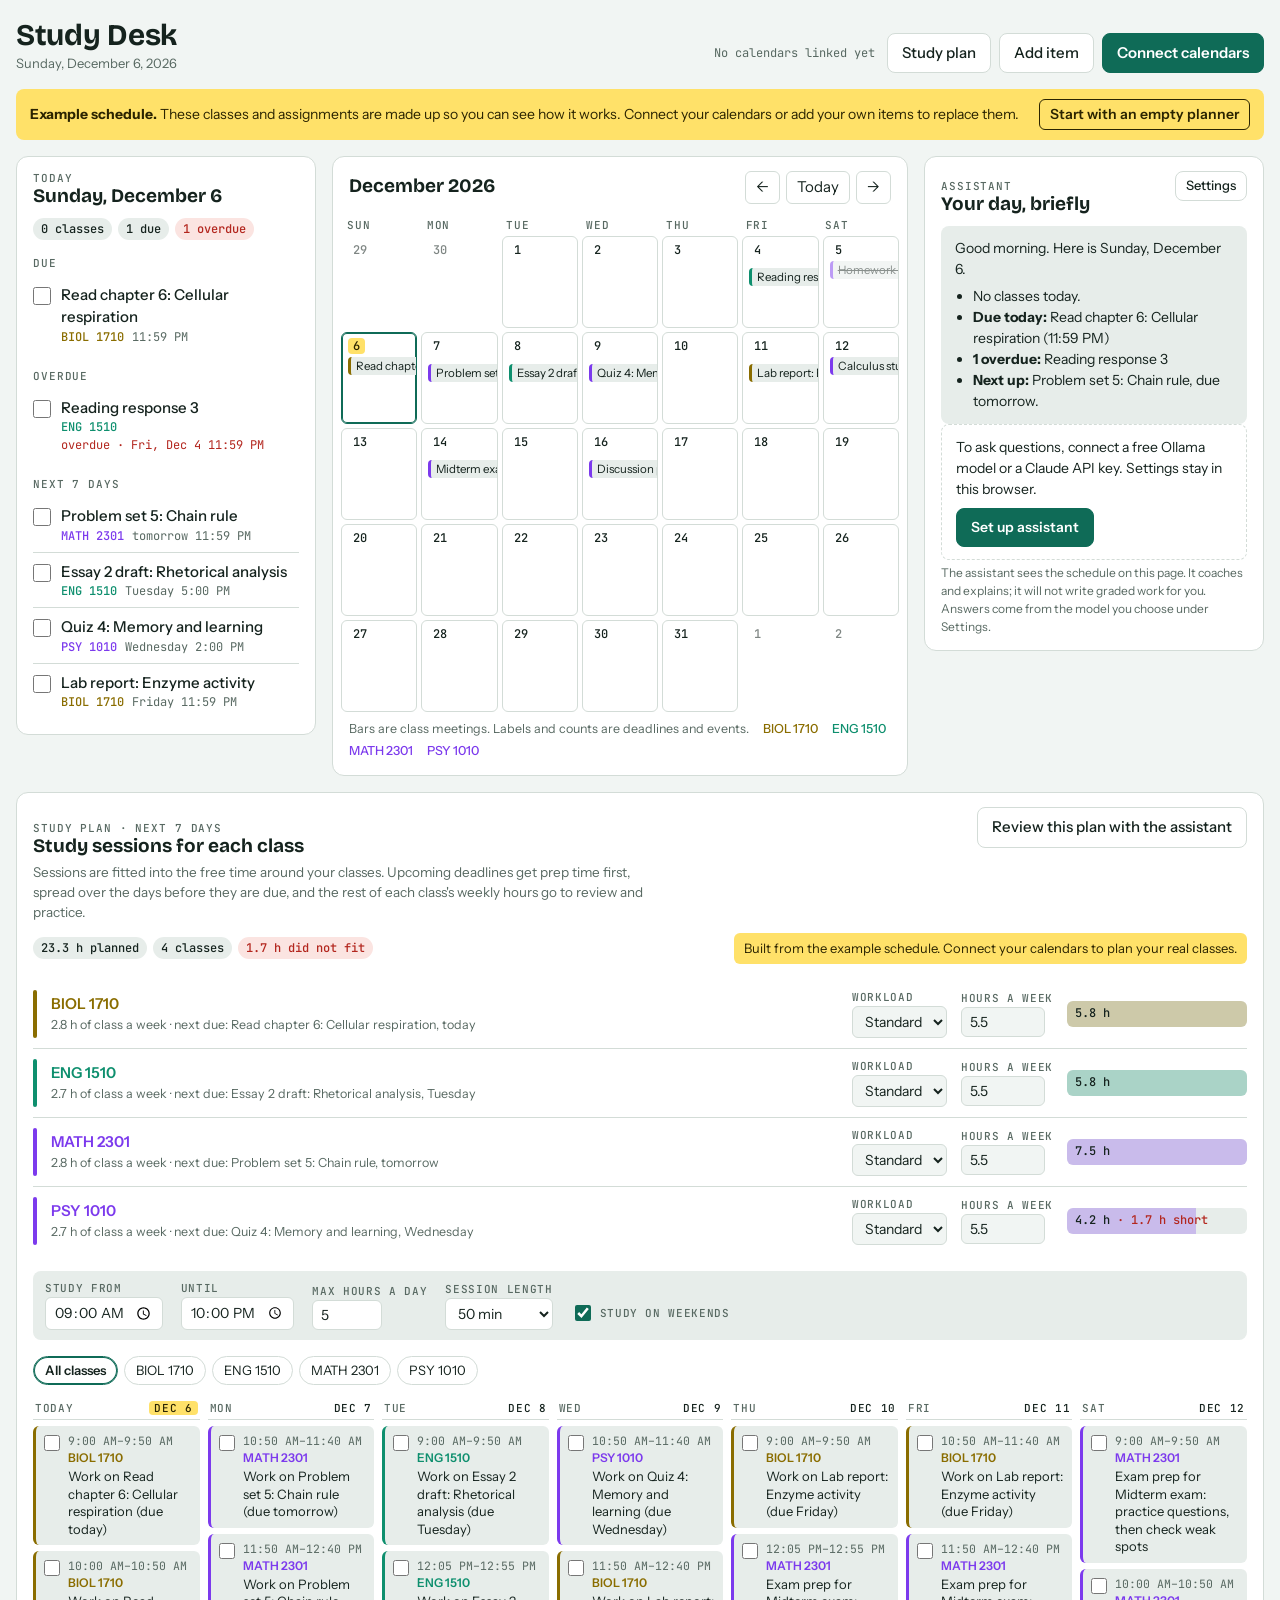
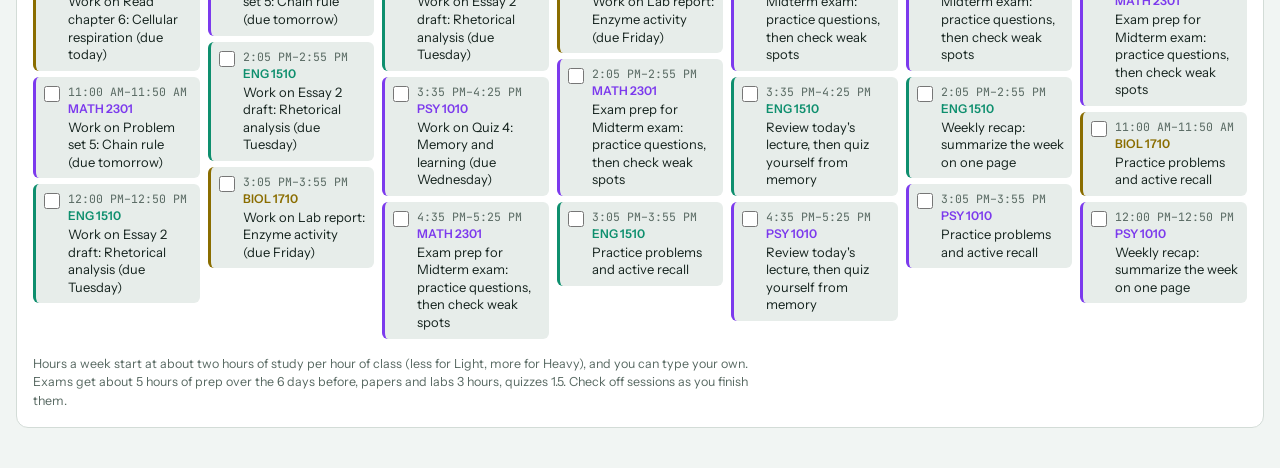
==== site/plan.html @ 1ec791da "Add study plan page and free Ollama assistant option New files only: plan.html with a per-class stud" ====
<!doctype html>
<html lang="en">
<head>
<meta charset="utf-8">
<meta name="viewport" content="width=device-width,initial-scale=1">
<meta name="description" content="A study planner that pulls class times and due dates from Canvas, Microsoft 365 and Google Classroom, builds a study plan for each class, and includes an AI study assistant.">
<meta name="robots" content="noindex">
<title>Study Desk</title>
<link rel="preconnect" href="https://fonts.googleapis.com">
<link rel="stylesheet" href="https://fonts.googleapis.com/css2?family=Bricolage+Grotesque:opsz,wght@12..96,500;12..96,700&family=Instrument+Sans:wght@400;500;600&family=JetBrains+Mono:wght@400;500&display=swap">
<link rel="stylesheet" href="styles.css">
<link rel="stylesheet" href="plan.css">
</head>
<body>
<div class="wrap">
  <header class="top">
    <div class="brand">
      <h1>Study Desk</h1>
      <span class="sub" id="todayLine"></span>
    </div>
    <div class="actions">
      <span class="sync" id="sync"></span>
      <a class="btn jump" href="#studyPlan">Study plan</a>
      <button class="btn" id="btnAdd">Add item</button>
      <button class="btn primary" id="btnImport">Connect calendars</button>
    </div>
  </header>

  <div class="banner" id="exBanner" hidden>
    <span><strong>Example schedule.</strong> These classes and assignments are made up so you can see how it works. Connect your calendars or add your own items to replace them.</span>
    <button id="btnClearEx">Start with an empty planner</button>
  </div>

  <div class="banner lock" id="lockBanner" hidden>
    <span><strong>Your linked calendars are ready.</strong> Enter your passphrase once to unlock them in this browser. <span class="err" id="lockErr" hidden>That passphrase did not work.</span></span>
    <form id="lockForm"><input type="password" id="lockPass" placeholder="Passphrase" aria-label="Passphrase" autocomplete="current-password"><button type="submit">Unlock</button></form>
  </div>

  <div class="grid">
    <section class="panel day" aria-labelledby="dayTitle">
      <div class="ph"><div><div class="eyebrow" id="dayEyebrow"></div><h2 id="dayTitle"></h2></div></div>
      <div class="body" id="dayBody"></div>
    </section>

    <section class="panel cal" aria-labelledby="calTitle">
      <div class="ph">
        <h2 id="calTitle"></h2>
        <div class="nav">
          <button id="prevM" aria-label="Previous month">←</button>
          <button id="todayM">Today</button>
          <button id="nextM" aria-label="Next month">→</button>
        </div>
      </div>
      <div class="dow" aria-hidden="true"><span>Sun</span><span>Mon</span><span>Tue</span><span>Wed</span><span>Thu</span><span>Fri</span><span>Sat</span></div>
      <div class="month" id="month"></div>
      <div class="legend" id="legend"></div>
    </section>

    <section class="panel assistant" aria-labelledby="asTitle">
      <div class="ph"><div><div class="eyebrow">Assistant</div><h2 id="asTitle">Your day, briefly</h2></div><button class="btn small" id="btnAI">Settings</button></div>
      <div class="brief" id="brief"></div>
      <div class="setup" id="aiSetup" hidden>
        <p>To ask questions, connect a free Ollama model or a Claude API key. Settings stay in this browser.</p>
        <button class="btn primary" id="btnAIKey">Set up assistant</button>
      </div>
      <div class="chips" id="chips">
        <button data-q="Make me a realistic hour-by-hour plan for the rest of today, built around my classes and what is due soonest.">Plan my day</button>
        <button data-q="Looking at everything due in the next week, what should I start first and why?">What first?</button>
        <button data-q="Take my biggest upcoming assignment and break it into small steps with time estimates, spread across the days I have left.">Break down a task</button>
        <button data-q="Quiz me on the topic of my next due assignment. Ask one question at a time and wait for my answer.">Quiz me</button>
      </div>
      <div class="log" id="log" aria-live="polite"></div>
      <form class="compose" id="compose">
        <textarea id="q" rows="1" placeholder="Ask about a task or topic" aria-label="Message the assistant"></textarea>
        <button class="btn primary" id="send" type="submit">Send</button>
      </form>
      <p class="fine">The assistant sees the schedule on this page. It coaches and explains; it will not write graded work for you. Answers come from the model you choose under Settings.</p>
    </section>
  </div>
  <section class="panel planp" id="studyPlan" aria-labelledby="spTitle">
    <div class="ph">
      <div>
        <div class="eyebrow">Study plan · next 7 days</div>
        <h2 id="spTitle">Study sessions for each class</h2>
        <p>Sessions are fitted into the free time around your classes. Upcoming deadlines get prep time first, spread over the days before they are due, and the rest of each class's weekly hours go to review and practice.</p>
      </div>
      <button class="btn" id="spAsk">Review this plan with the assistant</button>
    </div>
    <div class="sp-body">
      <div class="sp-head"><div class="tally" id="spSummary"></div><span class="sp-note" id="spExample" hidden>Built from the example schedule. Connect your calendars to plan your real classes.</span></div>
      <div class="sp-classes" id="spClasses"></div>
      <div class="sp-settings">
        <label>Study from<input type="time" id="spStart"></label>
        <label>Until<input type="time" id="spEnd"></label>
        <label>Max hours a day<input type="number" id="spMax" min="0.5" max="12" step="0.5"></label>
        <label>Session length<select id="spBlock"><option value="25">25 min</option><option value="50">50 min</option><option value="90">90 min</option></select></label>
        <label class="inline"><input type="checkbox" id="spWeekends">Study on weekends</label>
      </div>
      <div class="sp-filter" id="spFilter" role="group" aria-label="Show one class"></div>
      <div class="sp-week" id="spWeek"></div>
      <p class="sp-how">Hours a week start at about two hours of study per hour of class (less for Light, more for Heavy), and you can type your own. Exams get about 5 hours of prep over the 6 days before, papers and labs 3 hours, quizzes 1.5. Check off sessions as you finish them.</p>
    </div>
  </section>
</div>

<dialog id="dlgImport" aria-labelledby="impTitle">
  <div class="dlg">
    <h3 id="impTitle">Connect your calendars</h3>
    <ul class="feeds" id="feedList"></ul>
    <p class="note" id="linkNote"></p>

    <h4>1. Copy your calendar link</h4>
    <div class="tabs" role="tablist">
      <button role="tab" id="tabCanvas" data-tab="Canvas" aria-selected="true">Canvas</button>
      <button role="tab" id="tabMs" data-tab="Ms" aria-selected="false">Microsoft 365</button>
      <button role="tab" id="tabClass" data-tab="Class" aria-selected="false">Google Classroom</button>
    </div>
    <ol class="steps" id="stepsCanvas">
      <li>In Canvas, open <strong>Calendar</strong> from the left menu.</li>
      <li>Click <strong>Calendar Feed</strong> at the bottom of the right sidebar.</li>
      <li>Copy the link it shows. It ends in <code>.ics</code> and covers all your courses.</li>
    </ol>
    <ol class="steps" id="stepsMs" hidden>
      <li>Open Outlook on the web and go to <strong>Settings → Calendar → Shared calendars</strong>.</li>
      <li>Under <strong>Publish a calendar</strong>, pick your calendar, choose <strong>Can view all details</strong>, and click Publish.</li>
      <li>Copy the <strong>ICS</strong> link. If Publish is missing, your school has turned it off; use the file import below.</li>
    </ol>
    <ol class="steps" id="stepsClass" hidden>
      <li>Classroom puts each class's due dates on its own Google Calendar. Open <strong>calendar.google.com</strong> on a computer.</li>
      <li>Hover the class calendar in the left list, open <strong>Settings and sharing</strong>, and scroll to <strong>Integrate calendar</strong>.</li>
      <li>Copy the <strong>Secret address in iCal format</strong>. Repeat for each class. If it is hidden, your school has turned it off; use the file import below.</li>
    </ol>

    <h4>2. Save the links in your GitHub repository</h4>
    <ol class="steps">
      <li>In your repository, open <strong>Settings → Secrets and variables → Actions</strong>.</li>
      <li>Add a secret named <code>CALENDAR_FEEDS</code>. Put one calendar per line, as <code>Name | link</code>. For example <code>Canvas | https://…/feeds/calendars/user_abc.ics</code>.</li>
      <li>Add a secret named <code>PLANNER_PASSPHRASE</code> with a passphrase of at least 12 characters. You type it here once to unlock your schedule.</li>
      <li>Open the <strong>Actions</strong> tab and run <strong>Sync calendars and publish</strong>. After that it refreshes every hour on its own.</li>
    </ol>
    <p class="note">Why this way: Canvas, Microsoft and Google do not let a web page read these links directly, so your repository fetches them for you and publishes an encrypted copy that only your passphrase opens. Treat the links like passwords.</p>

    <h4>Or import a calendar file once</h4>
    <label>Calendar file (.ics)
      <input type="file" id="icsFile" accept=".ics,text/calendar" multiple>
    </label>
    <label>Or paste the file's text
      <textarea id="icsText" rows="2" placeholder="BEGIN:VCALENDAR ..."></textarea>
    </label>
    <div class="result" id="impResult" hidden></div>
    <div class="foot">
      <button class="btn quiet" id="impClose">Close</button>
      <button class="btn primary" id="impGo">Import file</button>
    </div>
  </div>
</dialog>

<dialog id="dlgAI" aria-labelledby="aiTitle">
  <form class="dlg" id="aiForm">
    <h3 id="aiTitle">Assistant settings</h3>
    <label>Provider
      <select id="pvProvider">
        <option value="ollama">Ollama on this computer (free, no key)</option>
        <option value="ollama-cloud">Ollama Cloud key (free, through your relay)</option>
        <option value="anthropic">Claude (Anthropic API key)</option>
      </select>
    </label>
    <div class="pv-group" id="pvLocal">
      <label>Ollama address <input type="text" id="pvHost" placeholder="http://localhost:11434" autocomplete="off"></label>
      <p class="note">Install Ollama, run <code>ollama pull llama3.2</code>, and allow this site once (see <a href="https://github.com/gurmehar-chima/study-desk/blob/main/STUDY-PLAN-AND-OLLAMA.md" target="_blank" rel="noopener">the setup guide</a>). Works only on the computer running Ollama.</p>
    </div>
    <div class="pv-group" id="pvCloud" hidden>
      <label>Relay address <input type="text" id="pvProxy" placeholder="https://study-desk-ollama.YOUR-NAME.workers.dev" autocomplete="off"></label>
      <label>Access code <input type="password" id="pvCode" autocomplete="off"></label>
      <p class="note">Ollama Cloud does not accept requests straight from web pages, so your key lives in a small free relay you set up once. Your Ollama key never goes in this page. Steps are in <a href="https://github.com/gurmehar-chima/study-desk/blob/main/STUDY-PLAN-AND-OLLAMA.md" target="_blank" rel="noopener">the setup guide</a>.</p>
    </div>
    <div class="pv-group" id="pvAnth" hidden>
      <label>Anthropic API key <input type="password" id="pvKey" placeholder="sk-ant-..." autocomplete="off"></label>
      <p class="note">Create a key at <a href="https://platform.claude.com/settings/keys" target="_blank" rel="noopener">platform.claude.com/settings/keys</a>. Each question is billed to that account.</p>
    </div>
    <label>Model
      <input type="text" id="pvModel" list="pvModels" autocomplete="off" style="border:1px solid var(--line);background:var(--bg);border-radius:6px;padding:7px 9px;font-weight:400">
      <datalist id="pvModels"></datalist>
    </label>
    <div class="row-btns"><button class="btn" type="button" id="pvTest">Test connection</button></div>
    <div class="result" id="pvResult" hidden></div>
    <input type="hidden" id="aiKey"><input type="hidden" id="aiModel">
    <p class="note">Settings are stored only in this browser. Do not save a key on a shared computer.</p>
    <div class="foot">
      <button class="btn danger quiet" type="button" id="aiRemove">Disconnect</button>
      <span class="sp"></span>
      <button class="btn quiet" type="button" id="aiCancel">Cancel</button>
      <button class="btn primary" type="submit">Save</button>
    </div>
  </form>
</dialog>

<dialog id="dlgItem" aria-labelledby="itTitle">
  <form class="dlg" id="itemForm">
    <h3 id="itTitle">Add item</h3>
    <div class="two">
      <label>Type
        <select id="fKind"><option value="due">Assignment or deadline</option><option value="event">Event</option><option value="class">Class (repeats weekly)</option></select>
      </label>
      <label>Course
        <input type="text" id="fCourse" placeholder="BIOL 1710" list="courseList"><datalist id="courseList"></datalist>
      </label>
    </div>
    <label>Title
      <input type="text" id="fTitle" required placeholder="Lab report">
    </label>
    <div class="two" id="oneOff">
      <label>Date <input type="date" id="fDate"></label>
      <label><span id="fTimeLbl">Due time</span> <input type="time" id="fTime"></label>
    </div>
    <div id="classFields" hidden>
      <div class="days" id="fDays"></div>
    </div>
    <div class="two" id="rangeFields" hidden>
      <label>Starts <input type="time" id="fStart"></label>
      <label>Ends <input type="time" id="fEnd"></label>
      <label>First day of term <input type="date" id="fFrom"></label>
      <label>Last day of term <input type="date" id="fUntil"></label>
    </div>
    <label id="whereWrap" hidden>Location <input type="text" id="fWhere" placeholder="Science Hall 104"></label>
    <div class="result bad" id="itErr" hidden></div>
    <div class="foot">
      <button class="btn danger quiet" type="button" id="itDelete" hidden>Delete</button>
      <span class="sp"></span>
      <button class="btn quiet" type="button" id="itCancel">Cancel</button>
      <button class="btn primary" type="submit">Save</button>
    </div>
  </form>
</dialog>
<script src="ai-providers.js"></script>
<script src="app.js"></script>
<script src="study-plan.js"></script>
</body>
</html>
---- site/styles.css ----
/* Layout: a planner spread. Day agenda on the left, month grid in the middle, assistant on the right; stacks to one column on a phone. */
:root{
  --bg:#F1F5F3; --surface:#FFFFFF; --sunk:#E7EDEA; --ink:#15231E; --muted:#586962; --line:#D3DCD7;
  --accent:#0F6B57; --accent-ink:#FFFFFF; --mark:#FFE169; --mark-ink:#2B2400;
  --late:#B3261E; --late-bg:#FBE4E1;
  --c1:#2F6FDE; --c2:#C2410C; --c3:#7C3AED; --c4:#0E8F6E; --c5:#BE185D; --c6:#8A6D00;
  --display:"Bricolage Grotesque","Trebuchet MS",system-ui,sans-serif;
  --body:"Instrument Sans",system-ui,-apple-system,"Segoe UI",sans-serif;
  --mono:"JetBrains Mono",ui-monospace,Menlo,Consolas,monospace;
}
@media (prefers-color-scheme: dark){ :root:not([data-theme="light"]){
  --bg:#0F1715; --surface:#17211E; --sunk:#1F2B27; --ink:#E5EEEA; --muted:#93A39C; --line:#2B3934;
  --accent:#5FD0B1; --accent-ink:#06231B; --mark:#E9C84A; --mark-ink:#1F1A00;
  --late:#FF8A80; --late-bg:#3A1C1A;
  --c1:#7FA8FF; --c2:#FF9A62; --c3:#B79CFF; --c4:#5FD0B1; --c5:#FF85B8; --c6:#E5C454;
  color-scheme:dark } }
:root[data-theme="dark"]{
  --bg:#0F1715; --surface:#17211E; --sunk:#1F2B27; --ink:#E5EEEA; --muted:#93A39C; --line:#2B3934;
  --accent:#5FD0B1; --accent-ink:#06231B; --mark:#E9C84A; --mark-ink:#1F1A00;
  --late:#FF8A80; --late-bg:#3A1C1A;
  --c1:#7FA8FF; --c2:#FF9A62; --c3:#B79CFF; --c4:#5FD0B1; --c5:#FF85B8; --c6:#E5C454;
  color-scheme:dark }

*{box-sizing:border-box}
[hidden]{display:none!important}
html{color-scheme:light dark}
body{margin:0}
img{max-width:100%}
body{background:var(--bg);color:var(--ink);font:400 15px/1.5 var(--body);padding-inline:16px;padding-block:20px 40px}
button,input,select,textarea{font:inherit;color:inherit}
button{cursor:pointer}
:focus-visible{outline:2px solid var(--accent);outline-offset:2px}
.wrap{max-width:1320px;margin-inline:auto;display:flex;flex-direction:column;gap:16px}

header.top{display:flex;flex-wrap:wrap;align-items:flex-end;gap:12px 20px;justify-content:space-between}
.brand{display:flex;flex-direction:column;gap:2px;min-width:0}
.brand h1{font:700 30px/1.05 var(--display);margin:0;letter-spacing:-.01em}
.brand .sub{color:var(--muted);font-size:13px}
.actions{display:flex;flex-wrap:wrap;gap:8px;align-items:center}
.sync{font:400 12px var(--mono);color:var(--muted);margin-right:4px}
.btn{border:1px solid var(--line);background:var(--surface);border-radius:8px;padding:8px 14px;font-weight:500}
.btn:hover{border-color:var(--accent)}
.btn.primary{background:var(--accent);color:var(--accent-ink);border-color:var(--accent);font-weight:600}
.btn.quiet{background:transparent}
.btn.danger{color:var(--late)}
.btn:disabled{opacity:.5;cursor:default}

.banner{background:var(--mark);color:var(--mark-ink);border-radius:8px;padding:10px 14px;display:flex;flex-wrap:wrap;gap:8px 16px;align-items:center;justify-content:space-between;font-size:14px}
.banner button{background:transparent;border:1px solid currentColor;color:inherit;border-radius:6px;padding:4px 10px;font-weight:600}

.grid{display:grid;gap:16px;grid-template-columns:300px minmax(0,1fr) 340px;align-items:start}
@media (max-width:1150px){ .grid{grid-template-columns:300px minmax(0,1fr)} .assistant{grid-column:1 / -1} }
@media (max-width:760px){ .grid{grid-template-columns:minmax(0,1fr)} }
.panel{background:var(--surface);border:1px solid var(--line);border-radius:12px;min-width:0}
.panel > .ph{padding:14px 16px 10px;display:flex;align-items:baseline;justify-content:space-between;gap:8px;flex-wrap:wrap}
.panel h2{font:700 19px/1.2 var(--display);margin:0;text-wrap:balance}
.eyebrow{font:500 11px var(--mono);letter-spacing:.08em;text-transform:uppercase;color:var(--muted)}

/* day panel */
.day .body{padding:0 16px 16px;display:flex;flex-direction:column;gap:16px}
.tally{display:flex;flex-wrap:wrap;gap:6px}
.pill{font:500 12px var(--mono);padding:3px 8px;border-radius:999px;background:var(--sunk);color:var(--ink)}
.pill.late{background:var(--late-bg);color:var(--late)}
.sec{display:flex;flex-direction:column;gap:6px}
.rows{display:flex;flex-direction:column;list-style:none;margin:0;padding:0}
.row{display:grid;grid-template-columns:auto minmax(0,1fr);gap:10px;padding:8px 0;border-top:1px solid var(--line);align-items:start}
.rows .row:first-child{border-top:0}
.row .t{font-weight:500;overflow-wrap:anywhere}
.row .m{font:400 12px var(--mono);color:var(--muted);display:flex;flex-wrap:wrap;gap:2px 8px}
.row.done .t{text-decoration:line-through;color:var(--muted)}
.row .late{color:var(--late)}
.row input[type=checkbox]{width:18px;height:18px;margin:3px 0 0;accent-color:var(--accent)}
.swatch{width:4px;align-self:stretch;border-radius:2px;background:var(--cc,var(--muted));min-height:34px}
.tag{color:var(--cc,var(--muted));font-weight:500}
.linkish{background:none;border:0;padding:0;text-align:left;font-weight:500;color:inherit}
.linkish:hover{text-decoration:underline}
.empty{color:var(--muted);font-size:14px;margin:0}
a{color:var(--accent)}

/* calendar */
.cal .nav{display:flex;gap:6px;align-items:center}
.cal .nav button{border:1px solid var(--line);background:var(--surface);border-radius:6px;padding:4px 10px}
.dow,.month{display:grid;grid-template-columns:repeat(7,minmax(0,1fr))}
.dow{padding:0 8px;font:500 11px var(--mono);letter-spacing:.08em;text-transform:uppercase;color:var(--muted)}
.dow span{padding:4px 6px}
.month{padding:0 8px 8px;gap:4px}
.cell{border:1px solid var(--line);background:var(--surface);border-radius:6px;min-height:92px;padding:5px 6px;text-align:left;display:flex;flex-direction:column;gap:3px;min-width:0;overflow:hidden}
.cell.out{background:transparent;border-color:transparent;opacity:.55}
.cell.sel{border-color:var(--accent);box-shadow:inset 0 0 0 1px var(--accent)}
.cell .n{font:500 12px var(--mono);font-variant-numeric:tabular-nums;display:inline-block;padding:0 5px;border-radius:4px;align-self:flex-start}
.cell.today .n{background:var(--mark);color:var(--mark-ink)}
.bars{display:flex;gap:2px;height:4px}
.bars i{flex:1;max-width:18px;border-radius:2px;background:var(--cc,var(--muted))}
.chip{font-size:11.5px;line-height:1.25;padding:2px 5px;border-radius:4px;background:var(--sunk);border-left:3px solid var(--cc,var(--muted));white-space:nowrap;overflow:hidden;text-overflow:ellipsis}
.chip.done{opacity:.5;text-decoration:line-through}
.more,.cnt{font:400 11px var(--mono);color:var(--muted)}
.cnt{display:none;align-self:flex-start;background:var(--sunk);color:var(--ink);border-radius:999px;padding:0 6px}
.legend{padding:0 16px 14px;color:var(--muted);font-size:12.5px;display:flex;flex-wrap:wrap;gap:4px 14px}
.legend b{font-weight:500;color:var(--cc)}
@media (max-width:640px){ .cell{min-height:58px;padding:4px} .chip,.more{display:none} .cnt{display:block} .dow span{padding:4px 2px} }

/* assistant */
.assistant{display:flex;flex-direction:column}
.brief{margin:0 16px;padding:12px 14px;background:var(--sunk);border-radius:8px;font-size:14px}
.brief p{margin:0 0 6px} .brief ul{margin:0;padding-left:18px} .brief p:last-child{margin-bottom:0}
.log{padding:12px 16px;display:flex;flex-direction:column;gap:10px;max-height:420px;overflow-y:auto}
.log:empty{display:none}
.msg{padding:9px 12px;border-radius:10px;font-size:14px;max-width:92%;overflow-wrap:anywhere}
.msg.u{align-self:flex-end;background:var(--accent);color:var(--accent-ink)}
.msg.a{align-self:flex-start;background:var(--sunk)}
.msg p{margin:0 0 6px} .msg p:last-child{margin-bottom:0} .msg ul{margin:0 0 6px;padding-left:18px}
.msg code{font:400 12.5px var(--mono)}
.chips{display:flex;flex-wrap:wrap;gap:6px;padding:12px 16px 0}
.chips button{border:1px solid var(--line);background:var(--surface);border-radius:999px;padding:5px 11px;font-size:13px}
.chips button:hover{border-color:var(--accent);color:var(--accent)}
.compose{display:flex;gap:8px;padding:12px 16px 16px;align-items:flex-end}
.compose textarea{flex:1;min-width:0;resize:none;border:1px solid var(--line);background:var(--bg);border-radius:8px;padding:8px 10px;min-height:42px;max-height:140px}
.fine{padding:0 16px 14px;color:var(--muted);font-size:12px;margin:0}

/* dialogs */
dialog{border:1px solid var(--line);border-radius:12px;background:var(--surface);color:var(--ink);padding:0;width:min(560px,calc(100vw - 32px));max-height:calc(100vh - 40px)}
dialog::backdrop{background:rgba(8,16,13,.55)}
.dlg{padding:18px;display:flex;flex-direction:column;gap:14px}
.dlg h3{font:700 20px/1.2 var(--display);margin:0}
.dlg label{display:flex;flex-direction:column;gap:4px;font-size:13px;font-weight:500;min-width:0}
.dlg input[type=text],.dlg input[type=date],.dlg input[type=time],.dlg select,.dlg textarea{border:1px solid var(--line);background:var(--bg);border-radius:6px;padding:7px 9px;font-weight:400;min-width:0;width:100%}
.two{display:grid;grid-template-columns:repeat(2,minmax(0,1fr));gap:12px}
@media (max-width:460px){ .two{grid-template-columns:minmax(0,1fr)} }
.days{display:flex;flex-wrap:wrap;gap:6px}
.days label{flex-direction:row;align-items:center;gap:4px;border:1px solid var(--line);border-radius:6px;padding:4px 8px;font:400 12px var(--mono)}
.foot{display:flex;gap:8px;justify-content:flex-end;flex-wrap:wrap}
.foot .sp{flex:1}
.tabs{display:flex;gap:4px;border-bottom:1px solid var(--line)}
.tabs button{border:0;background:none;padding:8px 12px;font-weight:500;color:var(--muted);border-bottom:2px solid transparent;margin-bottom:-1px}
.tabs button[aria-selected=true]{color:var(--ink);border-bottom-color:var(--accent)}
.steps{margin:0;padding-left:20px;display:flex;flex-direction:column;gap:6px;font-size:14px}
.note{font-size:13px;color:var(--muted);margin:0}
.result{font-size:14px;padding:8px 10px;border-radius:6px;background:var(--sunk)}
.result.bad{background:var(--late-bg);color:var(--late)}
@media (prefers-reduced-motion:no-preference){ .btn,.cell,.chips button{transition:border-color .15s} }

/* standalone additions */
.banner.lock{background:var(--surface);color:var(--ink);border:1px solid var(--accent)}
.banner.lock form{display:flex;gap:8px;flex-wrap:wrap;align-items:center}
.banner.lock input{border:1px solid var(--line);background:var(--bg);border-radius:6px;padding:6px 9px;min-width:0;width:220px;max-width:100%}
.banner.lock button{background:var(--accent);color:var(--accent-ink);border-color:var(--accent)}
.banner .err{color:var(--late);font-weight:500}
.setup{margin:0 16px 4px;padding:12px 14px;border:1px dashed var(--line);border-radius:8px;font-size:14px;display:flex;flex-direction:column;gap:8px;align-items:flex-start}
.setup p{margin:0}
.feeds{list-style:none;margin:0;padding:0;display:flex;flex-direction:column;gap:4px;font-size:14px}
.feeds li{display:flex;gap:8px;justify-content:space-between;padding:6px 10px;background:var(--sunk);border-radius:6px}
.feeds .bad{color:var(--late)}
.dlg h4{font:600 14px var(--body);margin:4px 0 0}
.dlg code{font:400 12.5px var(--mono);background:var(--sunk);padding:1px 5px;border-radius:4px;overflow-wrap:anywhere}
.dlg{overflow-y:auto;max-height:calc(100vh - 42px)}
.ph .btn.small{padding:4px 10px;font-size:13px}
---- site/plan.css ----
/* Study Desk: styles for the study plan section and assistant setup on plan.html.
 * Builds on the tokens defined in styles.css. */
.top .jump{text-decoration:none;color:inherit;display:inline-flex;align-items:center}

.planp{display:flex;flex-direction:column}
.planp .ph p{margin:4px 0 0;color:var(--muted);font-size:13.5px;max-width:70ch}
.sp-body{padding:0 16px 16px;display:flex;flex-direction:column;gap:16px}
.sp-head{display:flex;flex-wrap:wrap;gap:8px;align-items:center;justify-content:space-between}
.sp-note{background:var(--mark);color:var(--mark-ink);border-radius:6px;padding:6px 10px;font-size:13px}

.sp-classes{display:flex;flex-direction:column}
.sp-row{display:grid;grid-template-columns:4px minmax(0,1fr) auto auto minmax(140px,180px);gap:8px 14px;align-items:center;padding:10px 0;border-top:1px solid var(--line)}
.sp-row:first-child{border-top:0}
.sp-row .swatch{min-height:36px;background:var(--cc)}
.sp-name{display:flex;flex-direction:column;min-width:0}
.sp-name strong{font-weight:600;color:var(--cc)}
.sp-name span{font-size:12.5px;color:var(--muted);overflow-wrap:anywhere}
.sp-field{display:flex;flex-direction:column;gap:2px;font:500 11px var(--mono);letter-spacing:.06em;text-transform:uppercase;color:var(--muted)}
.sp-field select,.sp-field input{font:400 14px var(--body);letter-spacing:0;text-transform:none;color:var(--ink);border:1px solid var(--line);background:var(--bg);border-radius:6px;padding:5px 8px;min-width:0}
.sp-field input{width:84px}
.sp-meter{position:relative;height:26px;border-radius:6px;background:var(--sunk);overflow:hidden}
.sp-meter i{position:absolute;inset:0 auto 0 0;background:var(--cc);opacity:.28}
.sp-meter span{position:relative;display:block;padding:4px 8px;font:500 12px var(--mono);font-variant-numeric:tabular-nums}
.sp-meter .late,.planp .late{color:var(--late);font-weight:500}
@media (max-width:760px){
  .sp-row{grid-template-columns:4px minmax(0,1fr) auto;}
  .sp-row .sp-meter{grid-column:2 / -1}
  .sp-row .sp-field:nth-of-type(2){grid-column:3}
}
@media (max-width:460px){ .sp-row{grid-template-columns:4px minmax(0,1fr)} .sp-row .sp-field,.sp-row .sp-meter{grid-column:2} }

.sp-settings{display:flex;flex-wrap:wrap;gap:10px 18px;align-items:flex-end;padding:10px 12px;background:var(--sunk);border-radius:8px}
.sp-settings label{display:flex;flex-direction:column;gap:2px;font:500 11px var(--mono);letter-spacing:.06em;text-transform:uppercase;color:var(--muted)}
.sp-settings input,.sp-settings select{font:400 14px var(--body);letter-spacing:0;text-transform:none;color:var(--ink);border:1px solid var(--line);background:var(--surface);border-radius:6px;padding:5px 8px}
.sp-settings input[type=number]{width:70px}
.sp-settings label.inline{flex-direction:row;align-items:center;gap:6px;padding-bottom:6px}
.sp-settings input[type=checkbox]{width:16px;height:16px;accent-color:var(--accent)}

.sp-filter{display:flex;flex-wrap:wrap;gap:6px}
.sp-filter:empty{display:none}
.sp-filter button{border:1px solid var(--line);background:var(--surface);border-radius:999px;padding:4px 11px;font-size:13px}
.sp-filter button[aria-pressed=true]{border-color:var(--cc,var(--accent));box-shadow:inset 0 0 0 1px var(--cc,var(--accent));font-weight:600}

.sp-week{display:grid;grid-template-columns:repeat(7,minmax(0,1fr));gap:8px;overflow-x:auto}
@media (max-width:1100px){ .sp-week{grid-template-columns:repeat(4,minmax(0,1fr))} }
@media (max-width:760px){ .sp-week{grid-template-columns:repeat(2,minmax(0,1fr))} }
@media (max-width:460px){ .sp-week{grid-template-columns:minmax(0,1fr)} }
.sp-day{display:flex;flex-direction:column;gap:6px;min-width:0}
.sp-dh{display:flex;justify-content:space-between;align-items:baseline;font:500 11px var(--mono);letter-spacing:.06em;text-transform:uppercase;color:var(--muted);padding:0 2px 4px;border-bottom:1px solid var(--line)}
.sp-dh b{font-weight:500;color:var(--ink)}
.sp-day.today .sp-dh b{background:var(--mark);color:var(--mark-ink);padding:0 5px;border-radius:4px}
.sp-block{display:grid;grid-template-columns:auto minmax(0,1fr);gap:1px 8px;padding:7px 8px;border-radius:6px;background:var(--sunk);border-left:3px solid var(--cc);cursor:pointer;font-size:13px}
.sp-block input{grid-row:1 / span 3;margin:2px 0 0;width:16px;height:16px;accent-color:var(--accent)}
.sp-bt{font:400 11.5px var(--mono);color:var(--muted);font-variant-numeric:tabular-nums}
.sp-bc{font-weight:600;color:var(--cc);font-size:12px}
.sp-bn{line-height:1.35;overflow-wrap:anywhere}
.sp-block.done .sp-bn{text-decoration:line-through;color:var(--muted)}
.sp-free{margin:0;color:var(--muted);font-size:13px;padding:6px 2px}
.sp-how{margin:0;color:var(--muted);font-size:12.5px;max-width:90ch}

/* assistant setup dialog */
.pv-group{display:flex;flex-direction:column;gap:12px}
.dlg .pv-group input{border:1px solid var(--line);background:var(--bg);border-radius:6px;padding:7px 9px;font-weight:400;min-width:0;width:100%}
.dlg .row-btns{display:flex;gap:8px;flex-wrap:wrap;align-items:center}
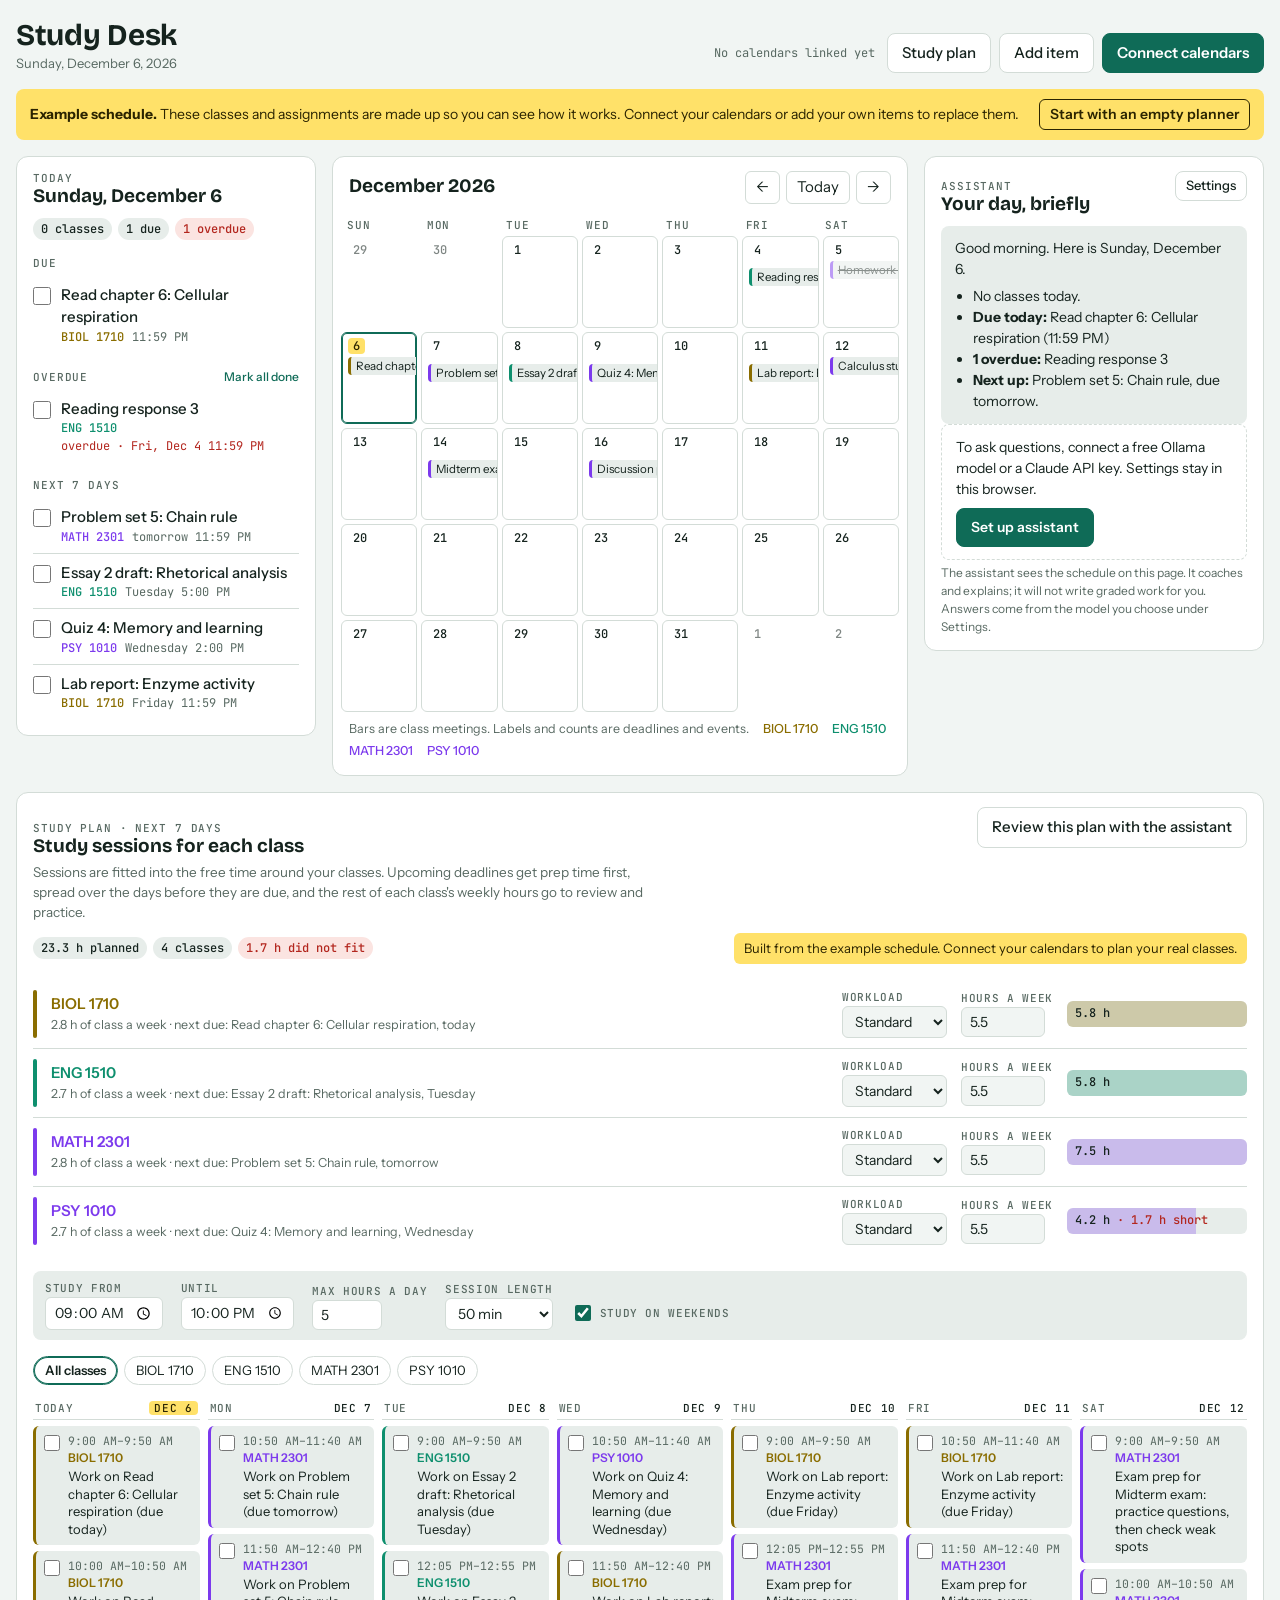
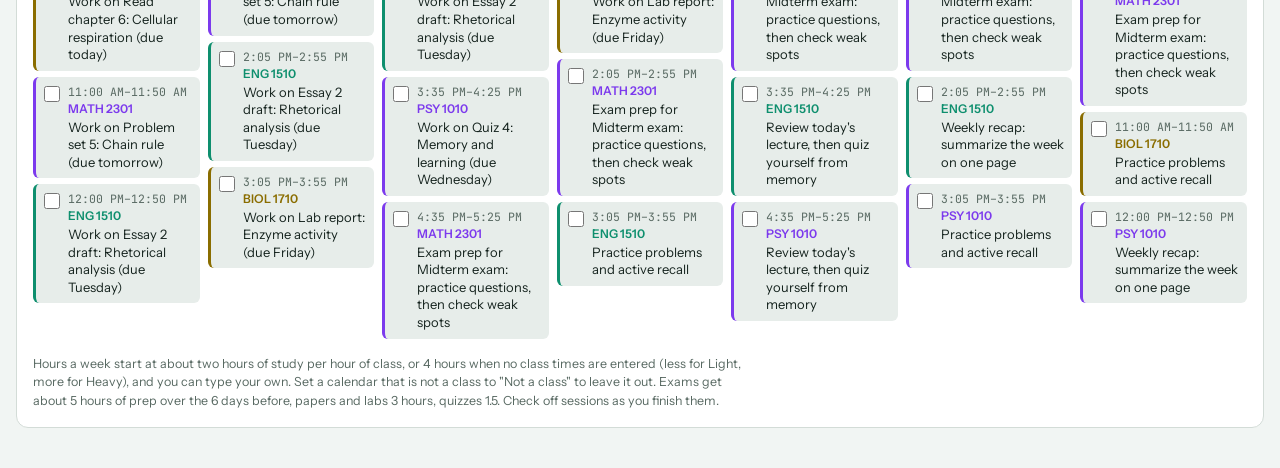
==== commit cee41eb4: "Fix overdue count and plan every class on plan.html - planner.js (used by plan.html): assignments al" ====
--- a/site/plan.html
+++ b/site/plan.html
@@ -98,7 +98,7 @@
       </div>
       <div class="sp-filter" id="spFilter" role="group" aria-label="Show one class"></div>
       <div class="sp-week" id="spWeek"></div>
-      <p class="sp-how">Hours a week start at about two hours of study per hour of class (less for Light, more for Heavy), and you can type your own. Exams get about 5 hours of prep over the 6 days before, papers and labs 3 hours, quizzes 1.5. Check off sessions as you finish them.</p>
+      <p class="sp-how">Hours a week start at about two hours of study per hour of class, or 4 hours when no class times are entered (less for Light, more for Heavy), and you can type your own. Set a calendar that is not a class to "Not a class" to leave it out. Exams get about 5 hours of prep over the 6 days before, papers and labs 3 hours, quizzes 1.5. Check off sessions as you finish them.</p>
     </div>
   </section>
 </div>
@@ -233,7 +233,7 @@
   </form>
 </dialog>
 <script src="ai-providers.js"></script>
-<script src="app.js"></script>
+<script src="planner.js"></script>
 <script src="study-plan.js"></script>
 </body>
 </html>
--- a/site/plan.css
+++ b/site/plan.css
@@ -62,3 +62,7 @@
 .pv-group{display:flex;flex-direction:column;gap:12px}
 .dlg .pv-group input{border:1px solid var(--line);background:var(--bg);border-radius:6px;padding:7px 9px;font-weight:400;min-width:0;width:100%}
 .dlg .row-btns{display:flex;gap:8px;flex-wrap:wrap;align-items:center}
+
+/* overdue list header with "Mark all done" */
+.sec-h{display:flex;align-items:baseline;justify-content:space-between;gap:8px}
+.mark-all{font:500 12px var(--body);color:var(--accent)}
